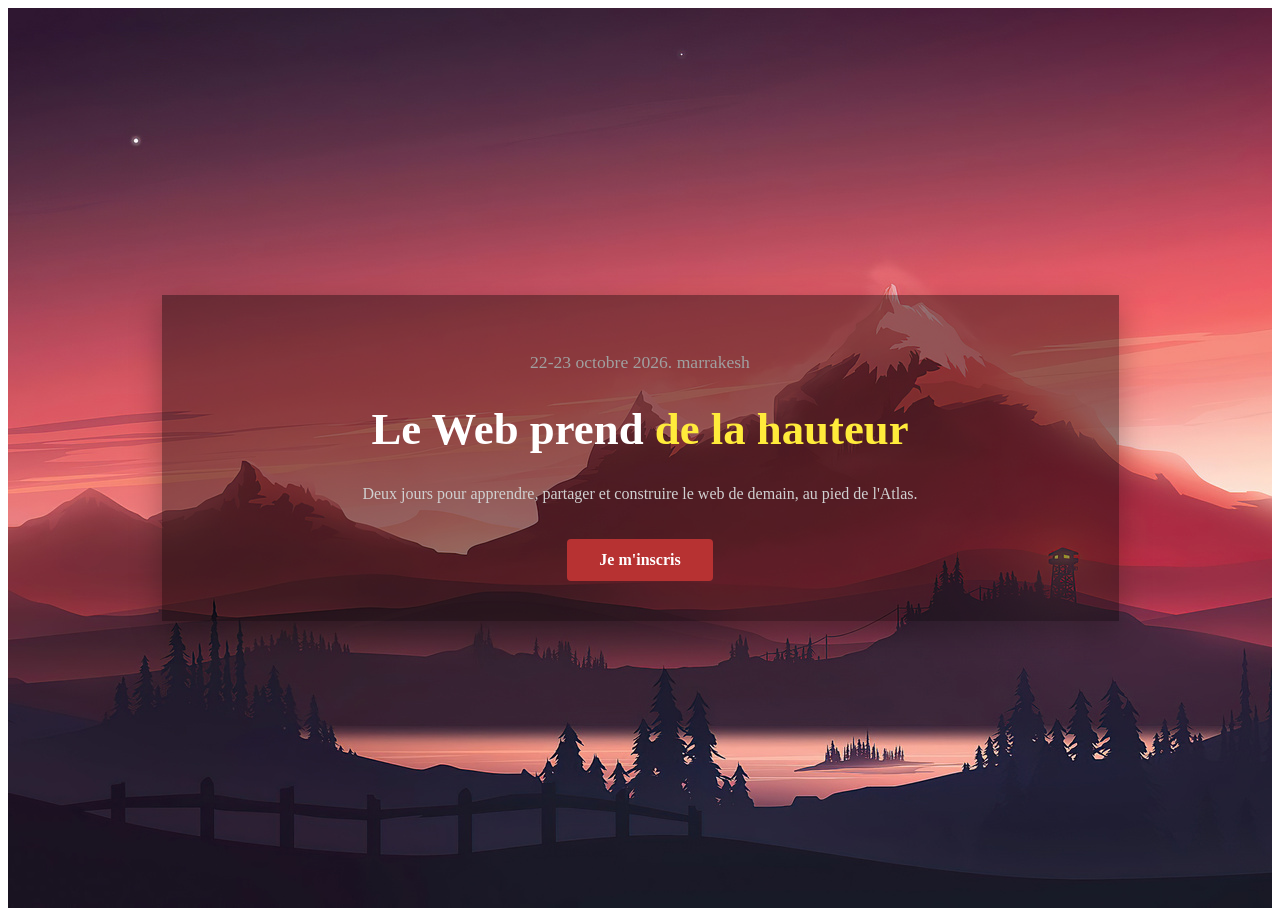
==== index.html @ 33192cdd "added background + text block" ====
<!DOCTYPE html>
<html lang="fr">
<head>
    <meta charset="UTF-8">
    <meta name="viewport" content="width=device-width, initial-scale=1.0">
    <title>Atlas Dev Days</title>
    <!-- Lien vers votre fichier CSS (vérifiez bien l'orthographe du nom de fichier) -->
    <link rel="stylesheet" href="style.css">
</head>
<body>

    <!-- On applique la classe hero sur ce conteneur principal -->
    <div class="hero">
  <div class="card">
    <p class="date">22-23 octobre 2026. marrakesh</p>
    <h1>Le Web prend <span>de la hauteur</span></h1>
    <p class="description">Deux jours pour apprendre, partager et construire le web de demain, au pied de l'Atlas.</p>
    <a href="#" class="btn">Je m'inscris</a>
</div>
        
    </div>

</body>
</html>
---- style.css ----
.hero {
  min-height: 100vh; 
background-image: url('red-mountains-morning-minimal-4k-dn-1440x900.jpg');  
  background-size: cover;
  background-position: center;
  background-repeat: no-repeat;
}

/* On centre la carte au milieu de l'écran */
.hero {
  min-height: 100vh;
  background-image: url('red-mountains-morning-minimal-4k-dn-1440x900.jpg');
  background-size: cover;
  background-position: center;
  background-repeat: no-repeat;

  /* Alignement centré */
  display: flex;
  justify-content: center;
  align-items: center;
}

/* Style du rectangle semi-transparent */
.card {
  /* Dimensions basées sur vos valeurs Figma (877px x 760px) */
  width: 80%;
  max-width: 877px;
  padding: 40px;

  /* Couleur de fond sombre semi-transparente (noir avec 50% d'opacité) */
  background-color: rgba(0, 0, 0, 0.5); 

  /* Couleur du texte par défaut */
  color: white;
  text-align: center;

  /* Ombre portée légère si nécessaire */
  box-shadow: 0 10px 30px rgba(0, 0, 0, 0.3);
}

/* Card Background: semi-transparent black overlay */
.card {
  background-color: rgba(0, 0, 0, 0.4); /* Adjust opacity if needed */
}

/* Date text at the top (light muted text) */
.card .date {
  color: #a0a0a0; /* Gray/muted tone */
  font-size: 1.1rem;
}

/* Heading: main white text */
.card h1 {
  color: #ffffff; /* Pure white */
  font-size: 2.8rem;
  font-weight: bold;
}

/* Heading highlight: "de la hauteur" in bright yellow */
.card h1 span {
  color: #ffeb3b; /* Bright yellow */
}

/* Subtitle/description text */
.card .description {
  color: #d0d0d0; /* Soft off-white */
  font-size: 1rem;
}

/* "Je m'inscris" Button */
.card .btn {
  display: inline-block;
  background-color: #b73232; /* Deep reddish-brown button fill */
  color: #ffffff; /* White text */
  padding: 12px 32px;
  text-decoration: none;
  font-weight: bold;
  border-radius: 4px;
  margin-top: 20px;
}

/* Optional hover state for the button */
.card .btn:hover {
  background-color: #962828;
}
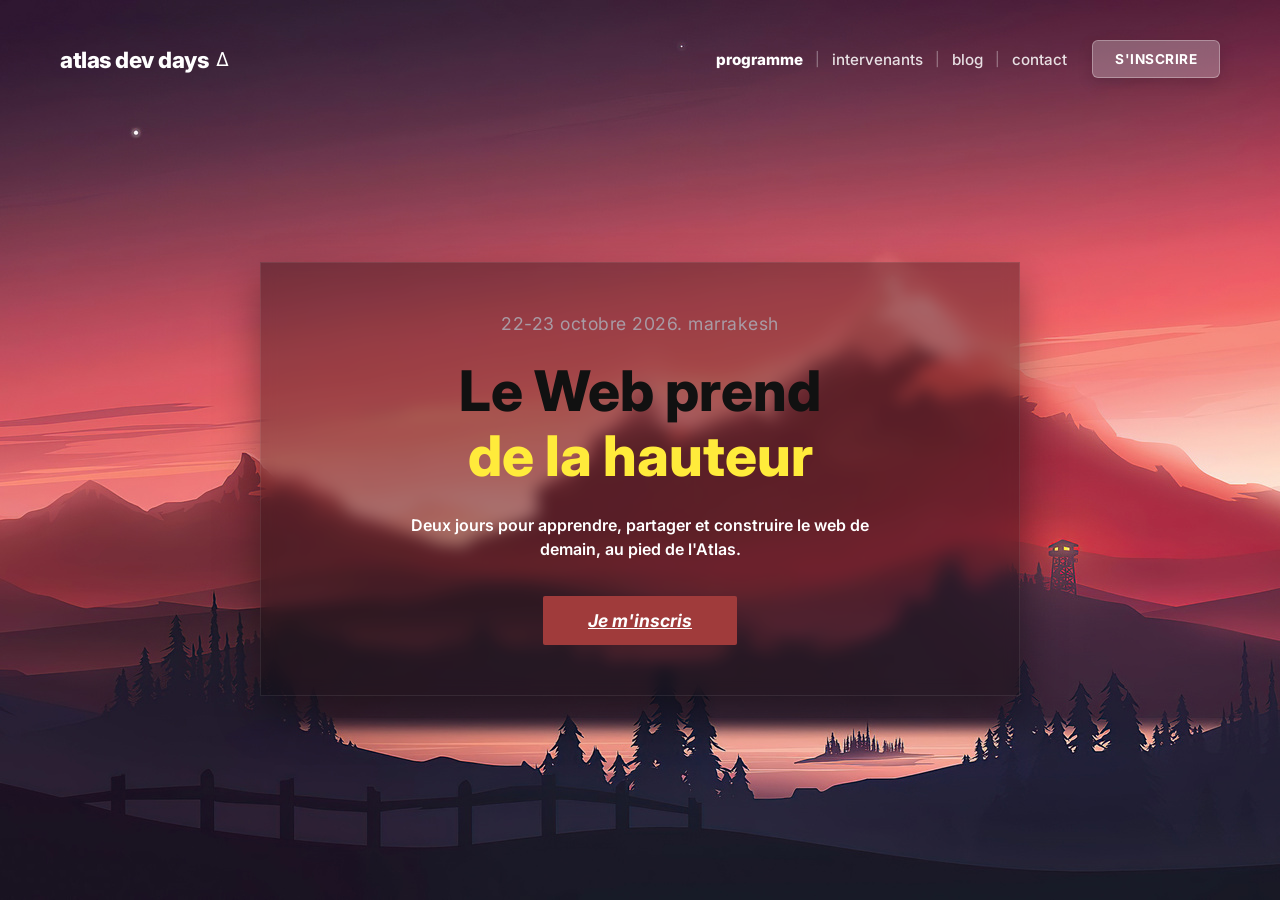
==== commit 4a2ee882: "added inscription page nom addresse numero" ====
--- a/index.html
+++ b/index.html
@@ -4,21 +4,58 @@
     <meta charset="UTF-8">
     <meta name="viewport" content="width=device-width, initial-scale=1.0">
     <title>Atlas Dev Days</title>
-    <!-- Lien vers votre fichier CSS (vérifiez bien l'orthographe du nom de fichier) -->
+    <!-- Google Fonts for crisp typography -->
+    <link rel="preconnect" href="https://fonts.googleapis.com">
+    <link rel="preconnect" href="https://fonts.gstatic.com" crossorigin>
+    <link href="https://fonts.googleapis.com/css2?family=Inter:wght@400;600;800&display=swap" rel="stylesheet">
+    <!-- Link to your CSS file -->
     <link rel="stylesheet" href="style.css">
 </head>
 <body>
 
-    <!-- On applique la classe hero sur ce conteneur principal -->
-    <div class="hero">
-  <div class="card">
-    <p class="date">22-23 octobre 2026. marrakesh</p>
-    <h1>Le Web prend <span>de la hauteur</span></h1>
-    <p class="description">Deux jours pour apprendre, partager et construire le web de demain, au pied de l'Atlas.</p>
-    <a href="#" class="btn">Je m'inscris</a>
-</div>
+    <header class="hero">
+        <!-- Top Navigation Bar -->
+        <nav class="navbar">
+    <!-- Brand logo on the left -->
+    <div class="brand">
+        <span class="brand-text">atlas dev days</span>
+        <span class="brand-icon">Δ</span>
+    </div>
+
+    <!-- Right navigation group -->
+    <div class="nav-right">
+        <ul class="nav-menu">
+            <li><a href="programme.html" class="nav-link active">programme</a></li>
+            <li class="separator">|</li>
+            <li><a href="intervenants.html" class="nav-link">intervenants</a></li>
+            <li class="separator">|</li>
+            <li><a href="blog.html" class="nav-link">blog</a></li>
+            <li class="separator">|</li>
+            <li><a href="contact.html" class="nav-link">contact</a></li>
+        </ul>
         
+        <a href="inscription.html" class="btn-subscribe">S'INSCRIRE</a>
     </div>
+</nav>
+
+        <!-- Main Hero Card Content -->
+        <main class="hero-content">
+            <div class="card">
+                <p class="date">22-23 octobre 2026. marrakesh</p>
+                
+                <h1 class="title">
+                    Le Web prend <br>
+                    <span class="highlight">de la hauteur</span>
+                </h1>
+                
+                <p class="description">
+                    Deux jours pour apprendre, partager et construire le web de demain, au pied de l'Atlas.
+                </p>
+                
+                <a href="inscription.html" class="btn">Je m'inscris</a>
+            </div>
+        </main>
+    </header>
 
 </body>
 </html>
--- a/style.css
+++ b/style.css
@@ -1,85 +1,353 @@
+/* Reset & Global Styles */
+* {
+    margin: 0;
+    padding: 0;
+    box-sizing: border-box;
+}
+
+body {
+    font-family: 'Inter', -apple-system, BlinkMacSystemFont, 'Segoe UI', Roboto, sans-serif;
+    color: #ffffff;
+    background-color: #0d0d11;
+    overflow-x: hidden;
+}
+
+/* Hero Section Container */
 .hero {
-  min-height: 100vh; 
-background-image: url('red-mountains-morning-minimal-4k-dn-1440x900.jpg');  
-  background-size: cover;
-  background-position: center;
-  background-repeat: no-repeat;
-}
-
-/* On centre la carte au milieu de l'écran */
-.hero {
-  min-height: 100vh;
-  background-image: url('red-mountains-morning-minimal-4k-dn-1440x900.jpg');
-  background-size: cover;
-  background-position: center;
-  background-repeat: no-repeat;
-
-  /* Alignement centré */
-  display: flex;
-  justify-content: center;
-  align-items: center;
-}
-
-/* Style du rectangle semi-transparent */
+    min-height: 100vh;
+    min-height: 100dvh;
+    background-image: url('red-mountains-morning-minimal-4k-dn-1440x900.jpg');
+    background-size: cover;
+    background-position: center;
+    background-repeat: no-repeat;
+    display: flex;
+    flex-direction: column;
+    justify-content: space-between;
+    align-items: center;
+    padding: 30px 40px;
+}
+
+/* Navigation Bar Container */
+.navbar {
+    width: 100%;
+    max-width: 1300px;
+    display: flex;
+    justify-content: space-between;
+    align-items: center;
+    padding: 10px 20px;
+}
+
+/* Brand Logo (Left Side) */
+.brand {
+    display: flex;
+    align-items: center;
+    gap: 8px;
+    font-size: 1.4rem;
+    font-weight: 800;
+    color: #ffffff;
+    letter-spacing: -0.5px;
+}
+
+.brand-icon {
+    font-size: 1.2rem;
+    font-weight: 400;
+}
+
+/* Right Navigation Group */
+.nav-right {
+    display: flex;
+    align-items: center;
+    gap: 25px;
+}
+
+/* Nav Menu & Separators */
+.nav-menu {
+    display: flex;
+    align-items: center;
+    list-style: none;
+    gap: 12px;
+}
+
+.nav-link {
+    color: rgba(255, 255, 255, 0.85);
+    text-decoration: none;
+    font-weight: 500;
+    font-size: 0.95rem;
+    transition: color 0.2s ease;
+}
+
+.nav-link.active {
+    font-weight: 800;
+    color: #ffffff;
+}
+
+.nav-link:hover {
+    color: #ffffff;
+}
+
+.separator {
+    color: rgba(255, 255, 255, 0.4);
+    font-size: 0.85rem;
+    user-select: none;
+}
+
+/* Glassmorphism "S'INSCRIRE" Button */
+.btn-subscribe {
+    background: rgba(255, 255, 255, 0.25);
+    backdrop-filter: blur(8px);
+    -webkit-backdrop-filter: blur(8px);
+    color: #ffffff;
+    text-decoration: none;
+    font-weight: 700;
+    font-size: 0.85rem;
+    letter-spacing: 0.5px;
+    padding: 10px 22px;
+    border-radius: 6px;
+    border: 1px solid rgba(255, 255, 255, 0.3);
+    box-shadow: 0 4px 15px rgba(0, 0, 0, 0.15);
+    transition: all 0.2s ease;
+}
+
+.btn-subscribe:hover {
+    background: rgba(255, 255, 255, 0.35);
+    transform: translateY(-1px);
+}
+/* Main Content Area */
+.hero-content {
+    flex: 1;
+    display: flex;
+    justify-content: center;
+    align-items: center;
+    width: 100%;
+    padding: 20px 0;
+}
+
+/* Centered Glass Card */
 .card {
-  /* Dimensions basées sur vos valeurs Figma (877px x 760px) */
-  width: 80%;
-  max-width: 877px;
-  padding: 40px;
-
-  /* Couleur de fond sombre semi-transparente (noir avec 50% d'opacité) */
-  background-color: rgba(0, 0, 0, 0.5); 
-
-  /* Couleur du texte par défaut */
-  color: white;
-  text-align: center;
-
-  /* Ombre portée légère si nécessaire */
-  box-shadow: 0 10px 30px rgba(0, 0, 0, 0.3);
-}
-
-/* Card Background: semi-transparent black overlay */
-.card {
-  background-color: rgba(0, 0, 0, 0.4); /* Adjust opacity if needed */
-}
-
-/* Date text at the top (light muted text) */
+    width: 100%;
+    max-width: 760px;
+    background: rgba(0, 0, 0, 0.313);
+    backdrop-filter: blur(8px);
+    -webkit-backdrop-filter: blur(8px);
+    border: 1px solid rgba(255, 255, 255, 0.08);
+    padding: 50px 40px;
+    text-align: center;
+    box-shadow: 0 20px 40px rgba(0, 0, 0, 0.4);
+}
+
+/* Card Elements */
 .card .date {
-  color: #a0a0a0; /* Gray/muted tone */
-  font-size: 1.1rem;
-}
-
-/* Heading: main white text */
-.card h1 {
-  color: #ffffff; /* Pure white */
-  font-size: 2.8rem;
-  font-weight: bold;
-}
-
-/* Heading highlight: "de la hauteur" in bright yellow */
-.card h1 span {
-  color: #ffeb3b; /* Bright yellow */
-}
-
-/* Subtitle/description text */
+    color: #a89ba5;
+    font-size: 1.1rem;
+    letter-spacing: 0.5px;
+    margin-bottom: 25px;
+}
+
+.card .title {
+    font-size: 3.5rem;
+    font-weight: 800;
+    line-height: 1.15;
+    color: #111111;
+    margin-bottom: 25px;
+}
+
+.card .title .highlight {
+    color: #ffeb3b;
+}
+
 .card .description {
-  color: #d0d0d0; /* Soft off-white */
-  font-size: 1rem;
-}
-
-/* "Je m'inscris" Button */
+    color: #ffffff;
+    font-size: 1rem;
+    font-weight: 600;
+    line-height: 1.5;
+    max-width: 500px;
+    margin: 0 auto 35px auto;
+}
+
+/* CTA Button */
 .card .btn {
-  display: inline-block;
-  background-color: #b73232; /* Deep reddish-brown button fill */
-  color: #ffffff; /* White text */
-  padding: 12px 32px;
-  text-decoration: none;
-  font-weight: bold;
-  border-radius: 4px;
-  margin-top: 20px;
-}
-
-/* Optional hover state for the button */
+    display: inline-block;
+    background-color: #a03b3b;
+    color: #ffffff;
+    font-weight: 700;
+    font-style: italic;
+    font-size: 1.1rem;
+    text-decoration: underline;
+    padding: 14px 45px;
+    border-radius: 2px;
+    transition: background-color 0.2s ease, transform 0.1s ease;
+}
+
 .card .btn:hover {
-  background-color: #962828;
-}+    background-color: #842e2e;
+    transform: translateY(-1px);
+}
+
+
+/* ===================================================
+   INSCRIPTION FORM STYLES
+   =================================================== */
+
+/* Form Title */
+.form-title {
+    font-size: 2.2rem;
+    font-weight: 800;
+    color: #ffffff;
+    margin-bottom: 25px;
+}
+
+/* Form Container Layout */
+.registration-form {
+    display: flex;
+    flex-direction: column;
+    gap: 20px;
+    text-align: left;
+}
+
+/* Input Group Styles */
+.form-group {
+    display: flex;
+    flex-direction: column;
+    gap: 8px;
+}
+
+.form-group label {
+    font-size: 0.9rem;
+    font-weight: 600;
+    color: #ffffff;
+    letter-spacing: 0.3px;
+}
+
+.form-group input[type="text"],
+.form-group input[type="email"] {
+    width: 100%;
+    padding: 12px 16px;
+    border-radius: 6px;
+    border: 1px solid rgba(255, 255, 255, 0.2);
+    background: rgba(255, 255, 255, 0.95);
+    color: #111111;
+    font-size: 0.95rem;
+    font-family: inherit;
+    outline: none;
+    transition: all 0.2s ease;
+}
+
+.form-group input[type="text"]:focus,
+.form-group input[type="email"]:focus {
+    border-color: #ffeb3b;
+    box-shadow: 0 0 0 3px rgba(255, 235, 59, 0.3);
+    background: #ffffff;
+}
+
+/* Day Choice Selector (Cards) */
+.day-selector {
+    display: grid;
+    grid-template-columns: repeat(3, 1fr);
+    gap: 10px;
+}
+
+.radio-card {
+    cursor: pointer;
+    position: relative;
+}
+
+.radio-card input[type="radio"] {
+    position: absolute;
+    opacity: 0;
+    width: 0;
+    height: 0;
+}
+
+.radio-content {
+    display: flex;
+    flex-direction: column;
+    align-items: center;
+    justify-content: center;
+    padding: 12px 8px;
+    background: rgba(255, 255, 255, 0.1);
+    border: 1px solid rgba(255, 255, 255, 0.2);
+    border-radius: 6px;
+    color: #ffffff;
+    transition: all 0.2s ease;
+}
+
+.radio-content strong {
+    font-size: 0.95rem;
+}
+
+.radio-content small {
+    font-size: 0.75rem;
+    color: rgba(255, 255, 255, 0.7);
+    margin-top: 2px;
+}
+
+/* Selected Radio Highlight */
+.radio-card input[type="radio"]:checked + .radio-content {
+    background: rgba(255, 235, 59, 0.2);
+    border-color: #ffeb3b;
+    color: #ffeb3b;
+}
+
+.radio-card input[type="radio"]:checked + .radio-content small {
+    color: #ffffff;
+}
+
+.radio-card:hover .radio-content {
+    border-color: rgba(255, 255, 255, 0.5);
+}
+
+/* Submit Button Override */
+.submit-btn {
+    width: 100%;
+    margin-top: 10px;
+    padding: 14px;
+    border: none;
+    cursor: pointer;
+    font-family: inherit;
+}
+
+.form-group input[type="text"],
+.form-group input[type="email"],
+.form-group input[type="tel"] {
+    width: 100%;
+    padding: 12px 16px;
+    border-radius: 6px;
+    border: 1px solid rgba(255, 255, 255, 0.2);
+    background: rgba(255, 255, 255, 0.95);
+    color: #111111;
+    font-size: 0.95rem;
+    font-family: inherit;
+    outline: none;
+    transition: all 0.2s ease;
+}
+
+.form-group input[type="text"]:focus,
+.form-group input[type="email"]:focus,
+.form-group input[type="tel"]:focus {
+    border-color: #ffeb3b;
+    box-shadow: 0 0 0 3px rgba(255, 235, 59, 0.3);
+    background: #ffffff;
+}
+
+.form-group input[type="text"],
+.form-group input[type="email"],
+.form-group input[type="tel"] {
+    width: 100%;
+    padding: 12px 16px;
+    border-radius: 6px;
+    border: 1px solid rgba(255, 255, 255, 0.2);
+    background: rgba(255, 255, 255, 0.95);
+    color: #111111;
+    font-size: 0.95rem;
+    font-family: inherit;
+    outline: none;
+    transition: all 0.2s ease;
+}
+
+.form-group input[type="text"]:focus,
+.form-group input[type="email"]:focus,
+.form-group input[type="tel"]:focus {
+    border-color: #ffeb3b;
+    box-shadow: 0 0 0 3px rgba(255, 235, 59, 0.3);
+    background: #ffffff;
+}
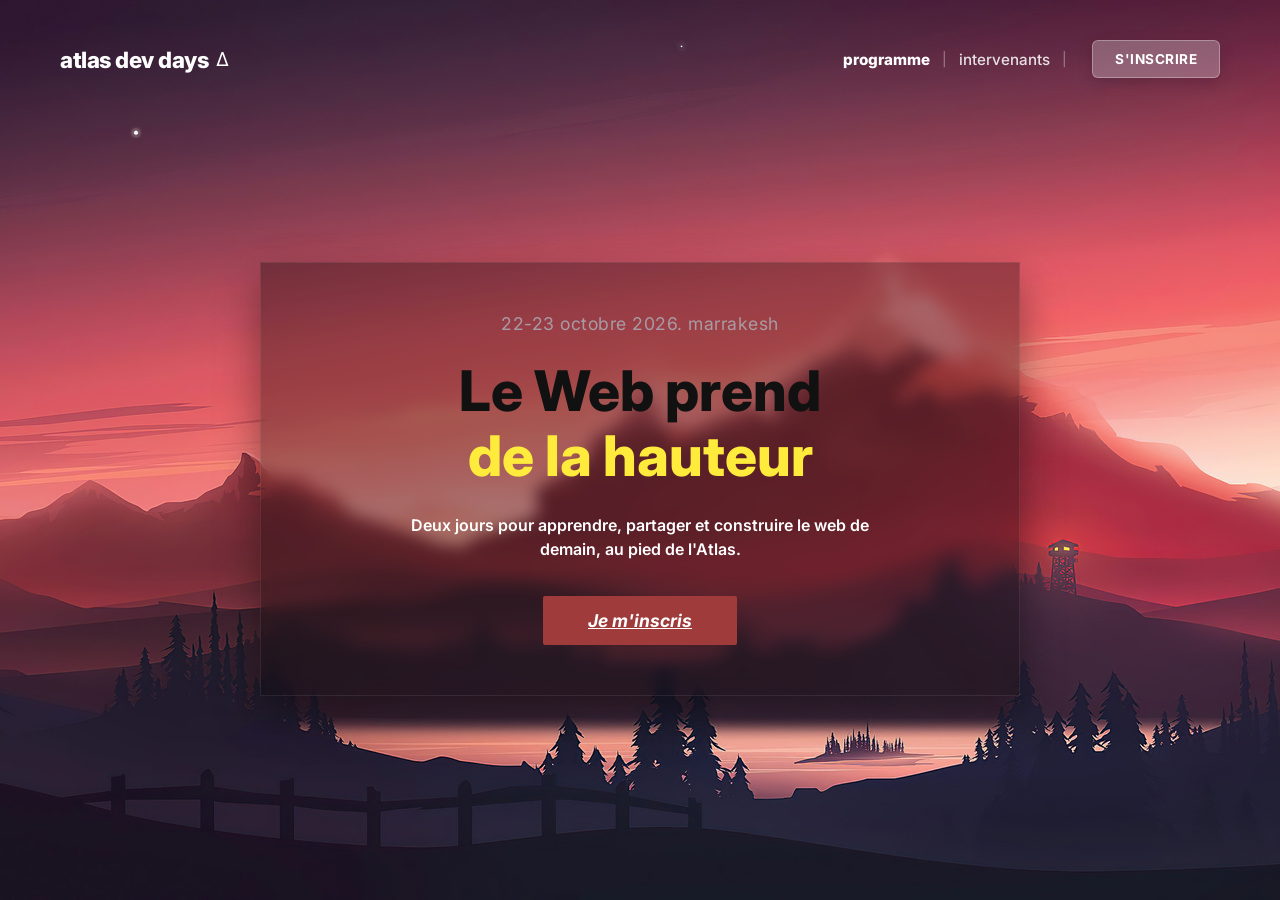
==== commit 9d6113db: "moved images to new image files" ====
--- a/index.html
+++ b/index.html
@@ -4,6 +4,7 @@
     <meta charset="UTF-8">
     <meta name="viewport" content="width=device-width, initial-scale=1.0">
     <title>Atlas Dev Days</title>
+    <link rel="icon" type="image/png" href="mountainoo.png">
     <!-- Google Fonts for crisp typography -->
     <link rel="preconnect" href="https://fonts.googleapis.com">
     <link rel="preconnect" href="https://fonts.gstatic.com" crossorigin>
@@ -29,9 +30,6 @@
             <li class="separator">|</li>
             <li><a href="intervenants.html" class="nav-link">intervenants</a></li>
             <li class="separator">|</li>
-            <li><a href="blog.html" class="nav-link">blog</a></li>
-            <li class="separator">|</li>
-            <li><a href="contact.html" class="nav-link">contact</a></li>
         </ul>
         
         <a href="inscription.html" class="btn-subscribe">S'INSCRIRE</a>
--- a/style.css
+++ b/style.css
@@ -16,7 +16,7 @@
 .hero {
     min-height: 100vh;
     min-height: 100dvh;
-    background-image: url('red-mountains-morning-minimal-4k-dn-1440x900.jpg');
+    background-image: url('images/red-mountains-morning-minimal-4k-dn-1440x900.jpg');
     background-size: cover;
     background-position: center;
     background-repeat: no-repeat;
@@ -351,3 +351,333 @@
     box-shadow: 0 0 0 3px rgba(255, 235, 59, 0.3);
     background: #ffffff;
 }
+
+/* ===================================================
+   PROGRAMME PAGE STYLES
+   =================================================== */
+
+.program-card {
+    max-width: 820px;
+    max-height: 80vh;
+    overflow-y: auto;
+    text-align: left;
+    padding: 40px;
+}
+
+/* Custom scrollbar inside glass card */
+.program-card::-webkit-scrollbar {
+    width: 6px;
+}
+.program-card::-webkit-scrollbar-thumb {
+    background: rgba(255, 255, 255, 0.2);
+    border-radius: 4px;
+}
+
+.program-title {
+    font-size: 2.2rem;
+    font-weight: 800;
+    color: #ffffff;
+    margin-bottom: 30px;
+}
+
+/* Day Section */
+.day-section {
+    margin-bottom: 35px;
+}
+
+.day-header {
+    display: flex;
+    justify-content: space-between;
+    align-items: center;
+    border-bottom: 1px solid rgba(255, 255, 255, 0.2);
+    padding-bottom: 8px;
+    margin-bottom: 15px;
+}
+
+.day-header h2 {
+    color: #ffeb3b;
+    font-size: 1.1rem;
+    font-weight: 700;
+}
+
+.track-tag {
+    color: rgba(255, 255, 255, 0.6);
+    font-size: 0.85rem;
+    font-weight: 600;
+}
+
+/* Schedule List */
+.schedule-list {
+    list-style: none;
+    display: flex;
+    flex-direction: column;
+    gap: 16px;
+}
+
+.schedule-item {
+    display: flex;
+    align-items: flex-start;
+    gap: 20px;
+    padding: 10px 0;
+    border-bottom: 1px solid rgba(255, 255, 255, 0.08);
+}
+
+.schedule-item .time {
+    font-size: 1.1rem;
+    font-weight: 800;
+    color: #ffffff;
+    min-width: 60px;
+}
+
+.talk-details {
+    display: flex;
+    flex-direction: column;
+    gap: 4px;
+}
+
+.talk-details .tag {
+    display: inline-block;
+    align-self: flex-start;
+    font-size: 0.7rem;
+    font-weight: 700;
+    text-transform: uppercase;
+    color: #2b1725;
+    background: #ffeb3b;
+    padding: 2px 8px;
+    border-radius: 4px;
+    letter-spacing: 0.5px;
+}
+
+.talk-details h3 {
+    font-size: 1rem;
+    font-weight: 700;
+    color: #ffffff;
+}
+
+.talk-details .speaker {
+    font-size: 0.85rem;
+    color: rgba(255, 255, 255, 0.6);
+}
+
+/* ===================================================
+   INTERVENANTS (SPEAKERS) PAGE STYLES
+   =================================================== */
+
+.speakers-card {
+    max-width: 1000px;
+    width: 100%;
+    padding: 40px;
+    text-align: center;
+}
+
+.speakers-title {
+    font-size: 2.2rem;
+    font-weight: 800;
+    color: #ffffff;
+    margin-bottom: 35px;
+}
+
+/* 4-Column Grid (Adapts automatically on mobile) */
+.speakers-grid {
+    display: grid;
+    grid-template-columns: repeat(auto-fit, minmax(200px, 1fr));
+    gap: 24px;
+}
+
+/* Speaker Individual Glass Card */
+.speaker-card {
+    background: rgba(255, 255, 255, 0.06);
+    border: 1px solid rgba(255, 255, 255, 0.12);
+    border-radius: 12px;
+    padding: 16px;
+    display: flex;
+    flex-direction: column;
+    align-items: center;
+    transition: transform 0.3s ease, border-color 0.3s ease, box-shadow 0.3s ease;
+}
+
+.speaker-card:hover {
+    transform: translateY(-6px);
+    border-color: rgba(255, 235, 59, 0.5);
+    box-shadow: 0 12px 25px rgba(0, 0, 0, 0.3);
+}
+
+/* Speaker Photo Framing */
+.speaker-photo-wrapper {
+    position: relative;
+    width: 100%;
+    aspect-ratio: 4 / 5;
+    border-radius: 8px;
+    overflow: hidden;
+    margin-bottom: 16px;
+}
+
+.speaker-photo {
+    width: 100%;
+    height: 100%;
+    object-fit: cover;
+    display: block;
+}
+
+/* Number badge overlay */
+.speaker-number {
+    position: absolute;
+    top: 8px;
+    left: 8px;
+    background: rgba(0, 0, 0, 0.6);
+    backdrop-filter: blur(4px);
+    color: #ffeb3b;
+    font-weight: 800;
+    font-size: 0.8rem;
+    width: 24px;
+    height: 24px;
+    border-radius: 50%;
+    display: flex;
+    align-items: center;
+    justify-content: center;
+}
+
+/* Speaker Details */
+.speaker-info {
+    display: flex;
+    flex-direction: column;
+    gap: 6px;
+    text-align: center;
+}
+
+.speaker-topic {
+    font-size: 0.75rem;
+    font-weight: 600;
+    color: #ffeb3b;
+    letter-spacing: 0.3px;
+    text-transform: lowercase;
+}
+
+.speaker-name {
+    font-size: 1.1rem;
+    font-weight: 800;
+    color: #ffffff;
+    font-style: italic;
+    line-height: 1.2;
+}
+
+
+/* ===================================================
+   BLOG PAGE (RIAD GLAZE EDITION) STYLES
+   =================================================== */
+
+.blog-card {
+    max-width: 780px;
+    max-height: 82vh;
+    overflow-y: auto;
+    text-align: left;
+    padding: 40px;
+}
+
+.blog-card::-webkit-scrollbar {
+    width: 6px;
+}
+.blog-card::-webkit-scrollbar-thumb {
+    background: rgba(255, 235, 59, 0.4);
+    border-radius: 4px;
+}
+
+.goat-badge {
+    display: inline-block;
+    background: #ffeb3b;
+    color: #111;
+    font-size: 0.8rem;
+    font-weight: 800;
+    text-transform: uppercase;
+    padding: 4px 12px;
+    border-radius: 20px;
+    margin-top: 10px;
+    margin-bottom: 12px;
+    letter-spacing: 0.5px;
+}
+
+.blog-title {
+    font-size: 2.1rem;
+    font-weight: 800;
+    color: #ffffff;
+    line-height: 1.25;
+    margin-bottom: 10px;
+}
+
+.blog-meta {
+    font-size: 0.85rem;
+    color: rgba(255, 255, 255, 0.6);
+    margin-bottom: 25px;
+    border-bottom: 1px solid rgba(255, 255, 255, 0.15);
+    padding-bottom: 12px;
+}
+
+/* Image Spotlight */
+.blog-image-box {
+    margin: 25px 0;
+    text-align: center;
+}
+
+.blog-goat-img {
+    width: 100%;
+    max-height: 380px;
+    object-fit: cover;
+    border-radius: 12px;
+    border: 2px solid #ffeb3b;
+    box-shadow: 0 10px 30px rgba(255, 235, 59, 0.2);
+}
+
+.img-caption {
+    display: block;
+    font-size: 0.8rem;
+    color: rgba(255, 255, 255, 0.7);
+    font-style: italic;
+    margin-top: 8px;
+}
+
+/* Article Typography */
+.blog-body p {
+    color: rgba(255, 255, 255, 0.9);
+    font-size: 1rem;
+    line-height: 1.6;
+    margin-bottom: 18px;
+}
+
+.blog-body p.lead {
+    font-size: 1.15rem;
+    font-weight: 600;
+    color: #ffffff;
+}
+
+.blog-body h2 {
+    font-size: 1.25rem;
+    font-weight: 700;
+    color: #ffeb3b;
+    margin: 25px 0 10px 0;
+}
+
+/* Quote Highlight */
+.goat-quote {
+    background: rgba(255, 235, 59, 0.1);
+    border-left: 4px solid #ffeb3b;
+    padding: 16px 20px;
+    margin: 25px 0;
+    border-radius: 0 8px 8px 0;
+    font-style: italic;
+    font-size: 1.05rem;
+    color: #ffffff;
+}
+
+/* Footer CTA */
+.blog-footer-cta {
+    margin-top: 35px;
+    padding-top: 20px;
+    border-top: 1px solid rgba(255, 255, 255, 0.15);
+    text-align: center;
+}
+
+.blog-footer-cta p {
+    font-weight: 700;
+    color: #ffffff;
+    margin-bottom: 12px;
+}
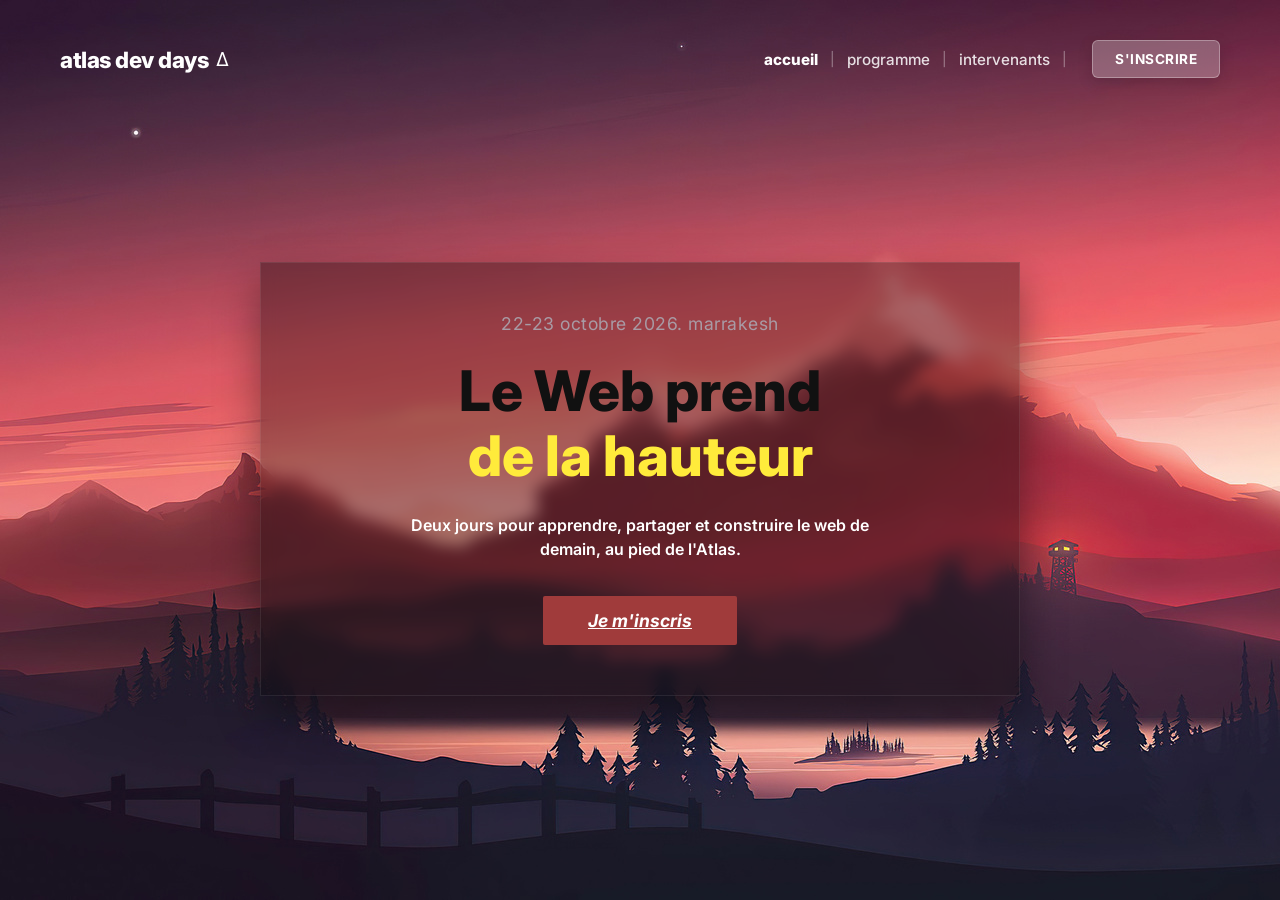
==== commit 1e1ca196: "improved navbar" ====
--- a/index.html
+++ b/index.html
@@ -26,7 +26,9 @@
     <!-- Right navigation group -->
     <div class="nav-right">
         <ul class="nav-menu">
-            <li><a href="programme.html" class="nav-link active">programme</a></li>
+            <li><a href="index.html" class="nav-link active">accueil</a></li>
+            <li class="separator">|</li>
+            <li><a href="programme.html" class="nav-link">programme</a></li>
             <li class="separator">|</li>
             <li><a href="intervenants.html" class="nav-link">intervenants</a></li>
             <li class="separator">|</li>
--- a/style.css
+++ b/style.css
@@ -112,6 +112,7 @@
     background: rgba(255, 255, 255, 0.35);
     transform: translateY(-1px);
 }
+
 /* Main Content Area */
 .hero-content {
     flex: 1;
@@ -219,7 +220,8 @@
 }
 
 .form-group input[type="text"],
-.form-group input[type="email"] {
+.form-group input[type="email"],
+.form-group input[type="tel"] {
     width: 100%;
     padding: 12px 16px;
     border-radius: 6px;
@@ -233,7 +235,8 @@
 }
 
 .form-group input[type="text"]:focus,
-.form-group input[type="email"]:focus {
+.form-group input[type="email"]:focus,
+.form-group input[type="tel"]:focus {
     border-color: #ffeb3b;
     box-shadow: 0 0 0 3px rgba(255, 235, 59, 0.3);
     background: #ffffff;
@@ -306,51 +309,6 @@
     font-family: inherit;
 }
 
-.form-group input[type="text"],
-.form-group input[type="email"],
-.form-group input[type="tel"] {
-    width: 100%;
-    padding: 12px 16px;
-    border-radius: 6px;
-    border: 1px solid rgba(255, 255, 255, 0.2);
-    background: rgba(255, 255, 255, 0.95);
-    color: #111111;
-    font-size: 0.95rem;
-    font-family: inherit;
-    outline: none;
-    transition: all 0.2s ease;
-}
-
-.form-group input[type="text"]:focus,
-.form-group input[type="email"]:focus,
-.form-group input[type="tel"]:focus {
-    border-color: #ffeb3b;
-    box-shadow: 0 0 0 3px rgba(255, 235, 59, 0.3);
-    background: #ffffff;
-}
-
-.form-group input[type="text"],
-.form-group input[type="email"],
-.form-group input[type="tel"] {
-    width: 100%;
-    padding: 12px 16px;
-    border-radius: 6px;
-    border: 1px solid rgba(255, 255, 255, 0.2);
-    background: rgba(255, 255, 255, 0.95);
-    color: #111111;
-    font-size: 0.95rem;
-    font-family: inherit;
-    outline: none;
-    transition: all 0.2s ease;
-}
-
-.form-group input[type="text"]:focus,
-.form-group input[type="email"]:focus,
-.form-group input[type="tel"]:focus {
-    border-color: #ffeb3b;
-    box-shadow: 0 0 0 3px rgba(255, 235, 59, 0.3);
-    background: #ffffff;
-}
 
 /* ===================================================
    PROGRAMME PAGE STYLES
@@ -459,6 +417,7 @@
     color: rgba(255, 255, 255, 0.6);
 }
 
+
 /* ===================================================
    INTERVENANTS (SPEAKERS) PAGE STYLES
    =================================================== */
@@ -559,125 +518,4 @@
     color: #ffffff;
     font-style: italic;
     line-height: 1.2;
-}
-
-
-/* ===================================================
-   BLOG PAGE (RIAD GLAZE EDITION) STYLES
-   =================================================== */
-
-.blog-card {
-    max-width: 780px;
-    max-height: 82vh;
-    overflow-y: auto;
-    text-align: left;
-    padding: 40px;
-}
-
-.blog-card::-webkit-scrollbar {
-    width: 6px;
-}
-.blog-card::-webkit-scrollbar-thumb {
-    background: rgba(255, 235, 59, 0.4);
-    border-radius: 4px;
-}
-
-.goat-badge {
-    display: inline-block;
-    background: #ffeb3b;
-    color: #111;
-    font-size: 0.8rem;
-    font-weight: 800;
-    text-transform: uppercase;
-    padding: 4px 12px;
-    border-radius: 20px;
-    margin-top: 10px;
-    margin-bottom: 12px;
-    letter-spacing: 0.5px;
-}
-
-.blog-title {
-    font-size: 2.1rem;
-    font-weight: 800;
-    color: #ffffff;
-    line-height: 1.25;
-    margin-bottom: 10px;
-}
-
-.blog-meta {
-    font-size: 0.85rem;
-    color: rgba(255, 255, 255, 0.6);
-    margin-bottom: 25px;
-    border-bottom: 1px solid rgba(255, 255, 255, 0.15);
-    padding-bottom: 12px;
-}
-
-/* Image Spotlight */
-.blog-image-box {
-    margin: 25px 0;
-    text-align: center;
-}
-
-.blog-goat-img {
-    width: 100%;
-    max-height: 380px;
-    object-fit: cover;
-    border-radius: 12px;
-    border: 2px solid #ffeb3b;
-    box-shadow: 0 10px 30px rgba(255, 235, 59, 0.2);
-}
-
-.img-caption {
-    display: block;
-    font-size: 0.8rem;
-    color: rgba(255, 255, 255, 0.7);
-    font-style: italic;
-    margin-top: 8px;
-}
-
-/* Article Typography */
-.blog-body p {
-    color: rgba(255, 255, 255, 0.9);
-    font-size: 1rem;
-    line-height: 1.6;
-    margin-bottom: 18px;
-}
-
-.blog-body p.lead {
-    font-size: 1.15rem;
-    font-weight: 600;
-    color: #ffffff;
-}
-
-.blog-body h2 {
-    font-size: 1.25rem;
-    font-weight: 700;
-    color: #ffeb3b;
-    margin: 25px 0 10px 0;
-}
-
-/* Quote Highlight */
-.goat-quote {
-    background: rgba(255, 235, 59, 0.1);
-    border-left: 4px solid #ffeb3b;
-    padding: 16px 20px;
-    margin: 25px 0;
-    border-radius: 0 8px 8px 0;
-    font-style: italic;
-    font-size: 1.05rem;
-    color: #ffffff;
-}
-
-/* Footer CTA */
-.blog-footer-cta {
-    margin-top: 35px;
-    padding-top: 20px;
-    border-top: 1px solid rgba(255, 255, 255, 0.15);
-    text-align: center;
-}
-
-.blog-footer-cta p {
-    font-weight: 700;
-    color: #ffffff;
-    margin-bottom: 12px;
 }
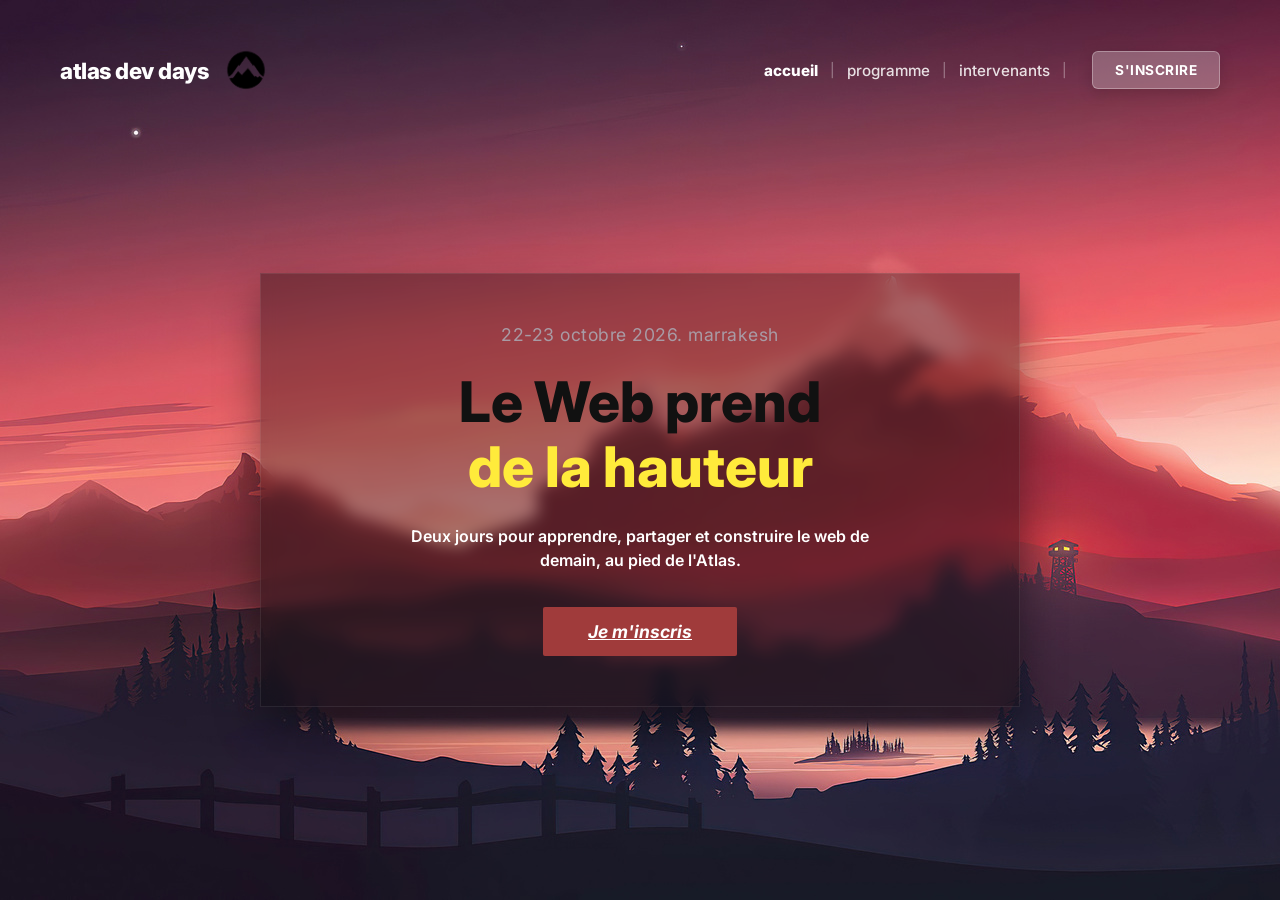
==== commit 89c9395b: "fixed page images & anims" ====
--- a/index.html
+++ b/index.html
@@ -4,7 +4,7 @@
     <meta charset="UTF-8">
     <meta name="viewport" content="width=device-width, initial-scale=1.0">
     <title>Atlas Dev Days</title>
-    <link rel="icon" type="image/png" href="mountainoo.png">
+    <link rel="icon" type="image/png" href="images/mountainoo.png">
     <!-- Google Fonts for crisp typography -->
     <link rel="preconnect" href="https://fonts.googleapis.com">
     <link rel="preconnect" href="https://fonts.gstatic.com" crossorigin>
@@ -20,7 +20,7 @@
     <!-- Brand logo on the left -->
     <div class="brand">
         <span class="brand-text">atlas dev days</span>
-        <span class="brand-icon">Δ</span>
+        <img src="images/jbell.png" alt="Logo Atlas Dev Days" class="brand-icon-img">
     </div>
 
     <!-- Right navigation group -->
--- a/style.css
+++ b/style.css
@@ -10,6 +10,18 @@
     color: #ffffff;
     background-color: #0d0d11;
     overflow-x: hidden;
+    animation: glassFocus 0.2s ease-out forwards;
+}
+
+@keyframes glassFocus {
+    0% {
+        opacity: 0;
+        filter: blur(5px) brightness(0.3);
+    }
+    100% {
+        opacity: 1;
+        filter: blur(2) brightness(1);
+    }
 }
 
 /* Hero Section Container */
@@ -48,9 +60,9 @@
     letter-spacing: -0.5px;
 }
 
-.brand-icon {
-    font-size: 1.2rem;
-    font-weight: 400;
+.brand-icon-img {
+    width: 60px;
+    height: 60px;
 }
 
 /* Right Navigation Group */
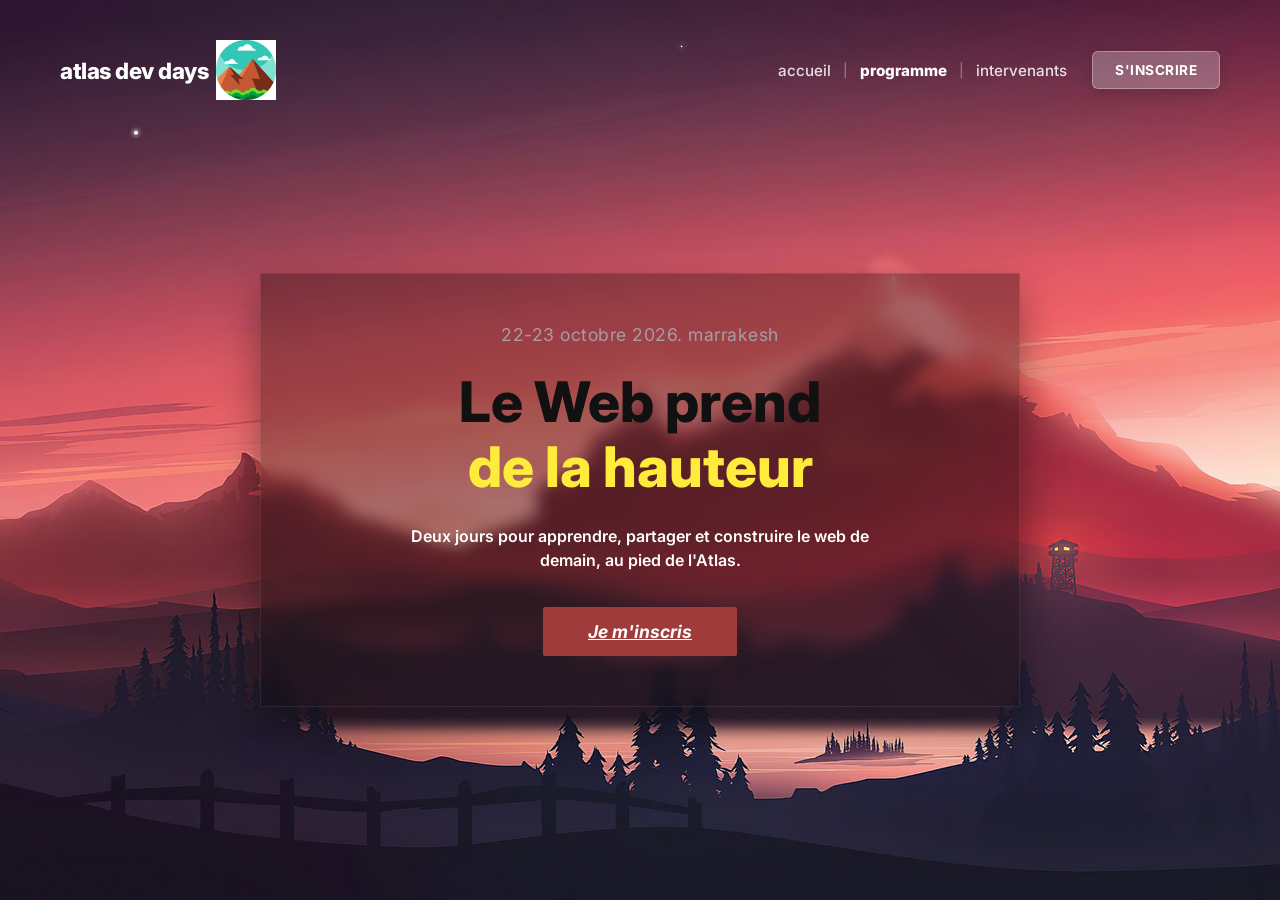
==== commit c9394f95: "better navbar fixed while scrolling" ====
--- a/index.html
+++ b/index.html
@@ -16,24 +16,22 @@
 
     <header class="hero">
         <!-- Top Navigation Bar -->
-        <nav class="navbar">
-    <!-- Brand logo on the left -->
+      <nav class="navbar">
+    <!-- Left side: Brand Logo -->
     <div class="brand">
         <span class="brand-text">atlas dev days</span>
-        <img src="images/jbell.png" alt="Logo Atlas Dev Days" class="brand-icon-img">
+        <img src="images/mountainoo.png" alt="Logo" class="brand-icon-img">
     </div>
 
-    <!-- Right navigation group -->
+    <!-- Right side: Group navigation links AND button together -->
     <div class="nav-right">
         <ul class="nav-menu">
-            <li><a href="index.html" class="nav-link active">accueil</a></li>
+            <li><a href="index.html" class="nav-link">accueil</a></li>
             <li class="separator">|</li>
-            <li><a href="programme.html" class="nav-link">programme</a></li>
+            <li><a href="programme.html" class="nav-link active">programme</a></li>
             <li class="separator">|</li>
             <li><a href="intervenants.html" class="nav-link">intervenants</a></li>
-            <li class="separator">|</li>
         </ul>
-        
         <a href="inscription.html" class="btn-subscribe">S'INSCRIRE</a>
     </div>
 </nav>
--- a/style.css
+++ b/style.css
@@ -1,3 +1,6 @@
+html {
+    overflow-y: scroll; /* Always reserve scrollbar space so pages don't jump */
+}
 /* Reset & Global Styles */
 * {
     margin: 0;
@@ -40,13 +43,21 @@
 }
 
 /* Navigation Bar Container */
+/* Pushes the logo to the left and .nav-right to the top right */
 .navbar {
     width: 100%;
     max-width: 1300px;
     display: flex;
-    justify-content: space-between;
+    justify-content: space-between; /* Spreads brand to left, nav-right to right */
     align-items: center;
     padding: 10px 20px;
+}
+
+/* Groups menu links and S'INSCRIRE button side-by-side */
+.nav-right {
+    display: flex;
+    align-items: center;
+    gap: 25px;
 }
 
 /* Brand Logo (Left Side) */
@@ -65,12 +76,6 @@
     height: 60px;
 }
 
-/* Right Navigation Group */
-.nav-right {
-    display: flex;
-    align-items: center;
-    gap: 25px;
-}
 
 /* Nav Menu & Separators */
 .nav-menu {
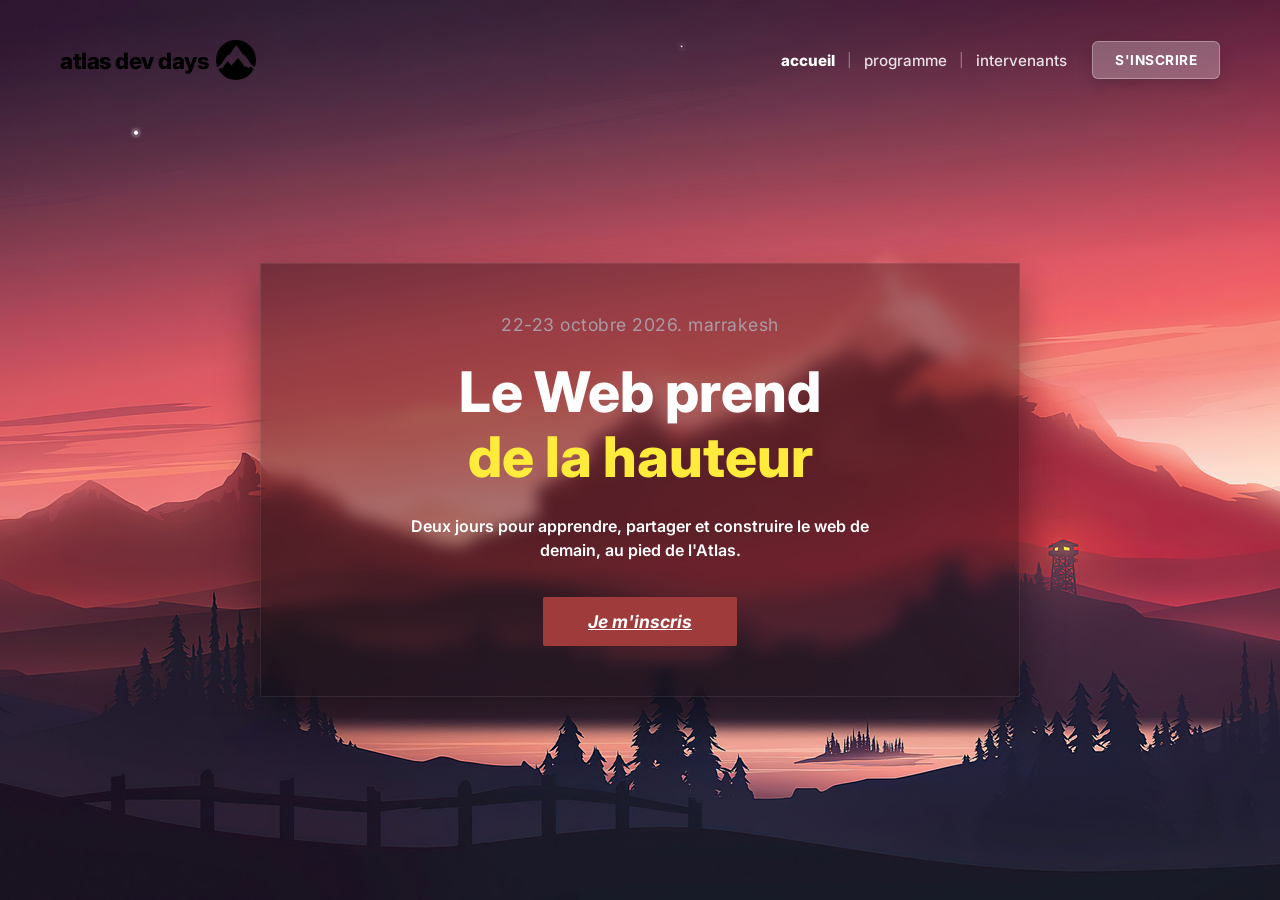
==== commit 9c04fe99: "fixed logo & ative class" ====
--- a/index.html
+++ b/index.html
@@ -4,7 +4,7 @@
     <meta charset="UTF-8">
     <meta name="viewport" content="width=device-width, initial-scale=1.0">
     <title>Atlas Dev Days</title>
-    <link rel="icon" type="image/png" href="images/mountainoo.png">
+    <link rel="icon" type="image/png" href="images/jbell.png">
     <!-- Google Fonts for crisp typography -->
     <link rel="preconnect" href="https://fonts.googleapis.com">
     <link rel="preconnect" href="https://fonts.gstatic.com" crossorigin>
@@ -20,15 +20,15 @@
     <!-- Left side: Brand Logo -->
     <div class="brand">
         <span class="brand-text">atlas dev days</span>
-        <img src="images/mountainoo.png" alt="Logo" class="brand-icon-img">
+        <img src="images/jbell.png" alt="Logo" class="brand-icon-img">
     </div>
 
     <!-- Right side: Group navigation links AND button together -->
     <div class="nav-right">
         <ul class="nav-menu">
-            <li><a href="index.html" class="nav-link">accueil</a></li>
+            <li><a href="index.html" class="nav-link active">accueil</a></li>
             <li class="separator">|</li>
-            <li><a href="programme.html" class="nav-link active">programme</a></li>
+            <li><a href="programme.html" class="nav-link">programme</a></li>
             <li class="separator">|</li>
             <li><a href="intervenants.html" class="nav-link">intervenants</a></li>
         </ul>
--- a/style.css
+++ b/style.css
@@ -23,7 +23,7 @@
     }
     100% {
         opacity: 1;
-        filter: blur(2) brightness(1);
+        filter: blur(0px) brightness(1);
     }
 }
 
@@ -67,13 +67,13 @@
     gap: 8px;
     font-size: 1.4rem;
     font-weight: 800;
-    color: #ffffff;
+    color: #000000;
     letter-spacing: -0.5px;
 }
 
 .brand-icon-img {
-    width: 60px;
-    height: 60px;
+    width: 40px;
+    height: 40px;
 }
 
 
@@ -165,7 +165,7 @@
     font-size: 3.5rem;
     font-weight: 800;
     line-height: 1.15;
-    color: #111111;
+    color: #fffefe;
     margin-bottom: 25px;
 }
 
@@ -535,4 +535,29 @@
     color: #ffffff;
     font-style: italic;
     line-height: 1.2;
+}
+
+/* ===================================================
+   CUSTOM TRANSPARENT SCROLLBAR
+   =================================================== */
+
+/* 1. Set the overall width of the scrollbar */
+::-webkit-scrollbar {
+    width: 8px;
+}
+
+/* 2. Make the background track completely invisible/transparent */
+::-webkit-scrollbar-track {
+    background: transparent;
+}
+
+/* 3. Style the movable thumb with a semi-transparent glass look */
+::-webkit-scrollbar-thumb {
+    background: rgba(255, 255, 255, 0.25);
+    border-radius: 10px;
+}
+
+/* 4. Make the thumb glow slightly when hovered */
+::-webkit-scrollbar-thumb:hover {
+    background: rgba(255, 255, 255, 0.45);
 }
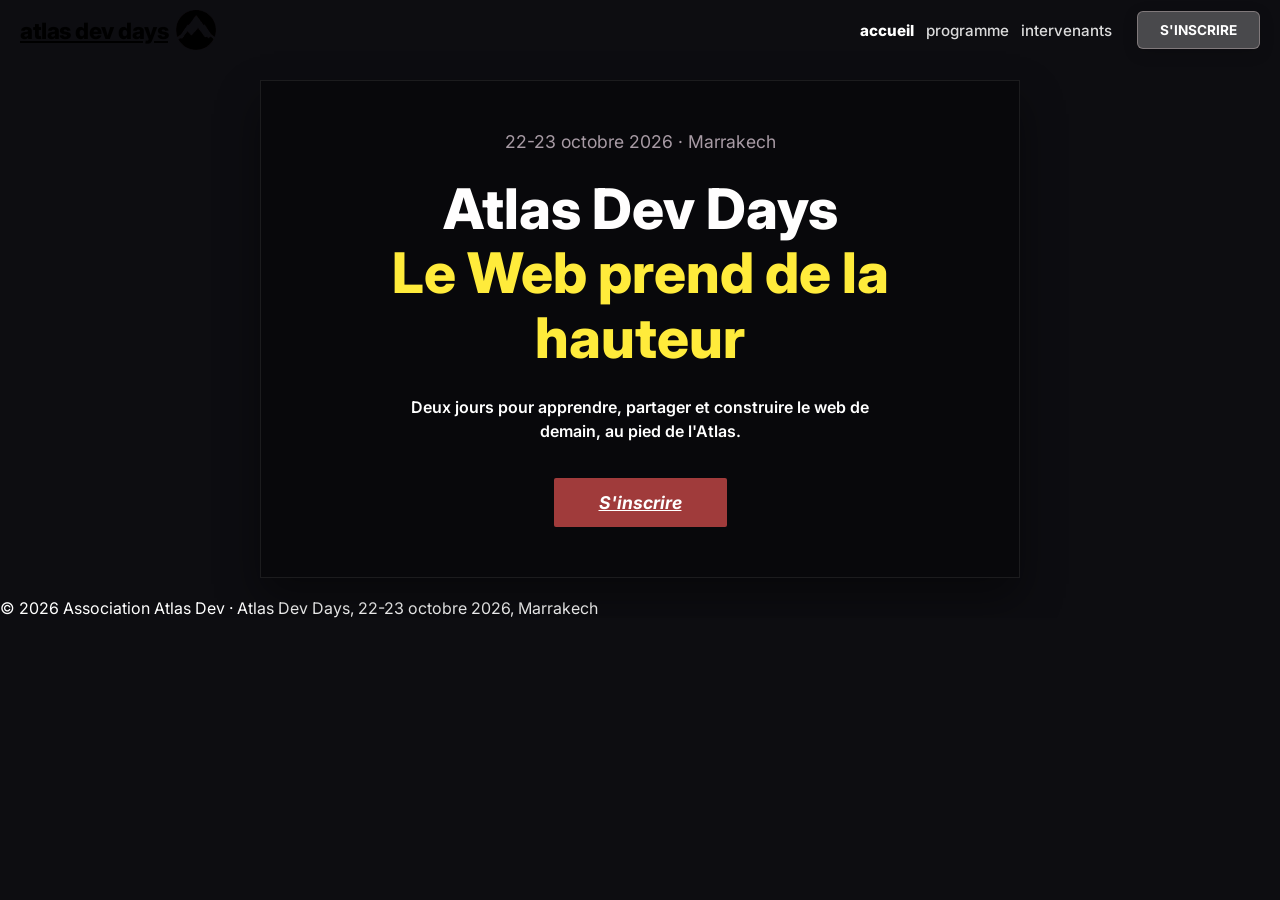
==== commit 2bcea8cc: "added index footer" ====
--- a/index.html
+++ b/index.html
@@ -3,57 +3,45 @@
 <head>
     <meta charset="UTF-8">
     <meta name="viewport" content="width=device-width, initial-scale=1.0">
-    <title>Atlas Dev Days</title>
+    <title>Atlas Dev Days - Conférence web à Marrakech</title>
+    <meta name="description" content="Atlas Dev Days : deux jours de conférences pour développeurs web, les 22 et 23 octobre 2026 à Marrakech.">
     <link rel="icon" type="image/png" href="images/jbell.png">
-    <!-- Google Fonts for crisp typography -->
     <link rel="preconnect" href="https://fonts.googleapis.com">
     <link rel="preconnect" href="https://fonts.gstatic.com" crossorigin>
-    <link href="https://fonts.googleapis.com/css2?family=Inter:wght@400;600;800&display=swap" rel="stylesheet">
-    <!-- Link to your CSS file -->
+    <link href="https://fonts.googleapis.com/css2?family=Inter:wght@400;600;700;800&display=swap" rel="stylesheet">
     <link rel="stylesheet" href="style.css">
 </head>
 <body>
 
-    <header class="hero">
-        <!-- Top Navigation Bar -->
-      <nav class="navbar">
-    <!-- Left side: Brand Logo -->
-    <div class="brand">
-        <span class="brand-text">atlas dev days</span>
-        <img src="images/jbell.png" alt="Logo" class="brand-icon-img">
-    </div>
+    <header class="site-header">
+        <nav class="navbar" aria-label="Navigation principale">
+            <a href="index.html" class="brand">
+                <span class="brand-text">atlas dev days</span>
+                <img src="images/jbell.png" alt="Logo Atlas Dev Days" class="brand-icon-img" width="40" height="40">
+            </a>
+            <div class="nav-right">
+                <ul class="nav-menu">
+                    <li><a href="index.html" class="nav-link active" aria-current="page">accueil</a></li>
+                    <li><a href="programme.html" class="nav-link">programme</a></li>
+                    <li><a href="intervenants.html" class="nav-link">intervenants</a></li>
+                </ul>
+                <a href="inscription.html" class="btn-subscribe">S'INSCRIRE</a>
+            </div>
+        </nav>
+    </header>
 
-    <!-- Right side: Group navigation links AND button together -->
-    <div class="nav-right">
-        <ul class="nav-menu">
-            <li><a href="index.html" class="nav-link active">accueil</a></li>
-            <li class="separator">|</li>
-            <li><a href="programme.html" class="nav-link">programme</a></li>
-            <li class="separator">|</li>
-            <li><a href="intervenants.html" class="nav-link">intervenants</a></li>
-        </ul>
-        <a href="inscription.html" class="btn-subscribe">S'INSCRIRE</a>
-    </div>
-</nav>
+    <main class="hero-content">
+        <div class="card">
+            <p class="date">22-23 octobre 2026 &middot; Marrakech</p>
+            <h1 class="title">Atlas Dev Days<br><span class="highlight">Le Web prend de la hauteur</span></h1>
+            <p class="description">Deux jours pour apprendre, partager et construire le web de demain, au pied de l'Atlas.</p>
+            <a href="inscription.html" class="btn">S'inscrire</a>
+        </div>
+    </main>
 
-        <!-- Main Hero Card Content -->
-        <main class="hero-content">
-            <div class="card">
-                <p class="date">22-23 octobre 2026. marrakesh</p>
-                
-                <h1 class="title">
-                    Le Web prend <br>
-                    <span class="highlight">de la hauteur</span>
-                </h1>
-                
-                <p class="description">
-                    Deux jours pour apprendre, partager et construire le web de demain, au pied de l'Atlas.
-                </p>
-                
-                <a href="inscription.html" class="btn">Je m'inscris</a>
-            </div>
-        </main>
-    </header>
+    <footer class="site-footer">
+        <p>&copy; 2026 Association Atlas Dev &middot; Atlas Dev Days, 22-23 octobre 2026, Marrakech</p>
+    </footer>
 
 </body>
 </html>
--- a/style.css
+++ b/style.css
@@ -1,563 +1,323 @@
-html {
-    overflow-y: scroll; /* Always reserve scrollbar space so pages don't jump */
-}
-/* Reset & Global Styles */
+/* --- RESET & GLOBALS --- */
+html { overflow-y: scroll; }
+
 * {
-    margin: 0;
-    padding: 0;
-    box-sizing: border-box;
+  margin: 0;
+  padding: 0;
+  box-sizing: border-box;
 }
 
 body {
-    font-family: 'Inter', -apple-system, BlinkMacSystemFont, 'Segoe UI', Roboto, sans-serif;
-    color: #ffffff;
-    background-color: #0d0d11;
-    overflow-x: hidden;
-    animation: glassFocus 0.2s ease-out forwards;
+  font-family: 'Inter', -apple-system, BlinkMacSystemFont, 'Segoe UI', Roboto, sans-serif;
+  color: #fff;
+  background-color: #0d0d11;
+  overflow-x: hidden;
+  animation: glassFocus 0.2s ease-out forwards;
 }
 
 @keyframes glassFocus {
-    0% {
-        opacity: 0;
-        filter: blur(5px) brightness(0.3);
-    }
-    100% {
-        opacity: 1;
-        filter: blur(0px) brightness(1);
-    }
-}
-
-/* Hero Section Container */
+  0% { opacity: 0; filter: blur(5px) brightness(0.3); }
+  100% { opacity: 1; filter: blur(0px) brightness(1); }
+}
+
+/* --- HERO & NAVIGATION --- */
 .hero {
-    min-height: 100vh;
-    min-height: 100dvh;
-    background-image: url('images/red-mountains-morning-minimal-4k-dn-1440x900.jpg');
-    background-size: cover;
-    background-position: center;
-    background-repeat: no-repeat;
-    display: flex;
-    flex-direction: column;
-    justify-content: space-between;
-    align-items: center;
-    padding: 30px 40px;
-}
-
-/* Navigation Bar Container */
-/* Pushes the logo to the left and .nav-right to the top right */
+  min-height: 100dvh;
+  background: url('images/red-mountains-morning-minimal-4k-dn-1440x900.jpg') center/cover no-repeat;
+  display: flex;
+  flex-direction: column;
+  justify-content: space-between;
+  align-items: center;
+  padding: 30px 40px;
+}
+
 .navbar {
-    width: 100%;
-    max-width: 1300px;
-    display: flex;
-    justify-content: space-between; /* Spreads brand to left, nav-right to right */
-    align-items: center;
-    padding: 10px 20px;
-}
-
-/* Groups menu links and S'INSCRIRE button side-by-side */
-.nav-right {
-    display: flex;
-    align-items: center;
-    gap: 25px;
-}
-
-/* Brand Logo (Left Side) */
+  width: 100%;
+  max-width: 1300px;
+  display: flex;
+  justify-content: space-between;
+  align-items: center;
+  padding: 10px 20px;
+}
+
+.nav-right, .nav-menu, .brand {
+  display: flex;
+  align-items: center;
+}
+
+.nav-right { gap: 25px; }
+.nav-menu { list-style: none; gap: 12px; }
+
 .brand {
-    display: flex;
-    align-items: center;
-    gap: 8px;
-    font-size: 1.4rem;
-    font-weight: 800;
-    color: #000000;
-    letter-spacing: -0.5px;
-}
-
-.brand-icon-img {
-    width: 40px;
-    height: 40px;
-}
-
-
-/* Nav Menu & Separators */
-.nav-menu {
-    display: flex;
-    align-items: center;
-    list-style: none;
-    gap: 12px;
-}
+  gap: 8px;
+  font-size: 1.4rem;
+  font-weight: 800;
+  color: #000;
+  letter-spacing: -0.5px;
+}
+
+.brand-icon-img { width: 40px; height: 40px; }
 
 .nav-link {
-    color: rgba(255, 255, 255, 0.85);
-    text-decoration: none;
-    font-weight: 500;
-    font-size: 0.95rem;
-    transition: color 0.2s ease;
-}
-
-.nav-link.active {
-    font-weight: 800;
-    color: #ffffff;
-}
-
-.nav-link:hover {
-    color: #ffffff;
+  color: rgba(255, 255, 255, 0.85);
+  text-decoration: none;
+  font-weight: 500;
+  font-size: 0.95rem;
+  transition: color 0.2s ease;
+}
+
+.nav-link.active, .nav-link:hover {
+  font-weight: 800;
+  color: #fff;
 }
 
 .separator {
-    color: rgba(255, 255, 255, 0.4);
-    font-size: 0.85rem;
-    user-select: none;
-}
-
-/* Glassmorphism "S'INSCRIRE" Button */
+  color: rgba(255, 255, 255, 0.4);
+  font-size: 0.85rem;
+  user-select: none;
+}
+
+/* --- BUTTONS & GLASS CARDS --- */
+.btn-subscribe, .card {
+  backdrop-filter: blur(8px);
+  -webkit-backdrop-filter: blur(8px);
+}
+
 .btn-subscribe {
-    background: rgba(255, 255, 255, 0.25);
-    backdrop-filter: blur(8px);
-    -webkit-backdrop-filter: blur(8px);
-    color: #ffffff;
-    text-decoration: none;
-    font-weight: 700;
-    font-size: 0.85rem;
-    letter-spacing: 0.5px;
-    padding: 10px 22px;
-    border-radius: 6px;
-    border: 1px solid rgba(255, 255, 255, 0.3);
-    box-shadow: 0 4px 15px rgba(0, 0, 0, 0.15);
-    transition: all 0.2s ease;
-}
-
-.btn-subscribe:hover {
-    background: rgba(255, 255, 255, 0.35);
-    transform: translateY(-1px);
-}
-
-/* Main Content Area */
+  background: rgba(255, 255, 255, 0.25);
+  color: #fff;
+  text-decoration: none;
+  font-weight: 700;
+  font-size: 0.85rem;
+  padding: 10px 22px;
+  border-radius: 6px;
+  border: 1px solid rgba(255, 232, 232, 0.3);
+  box-shadow: 0 4px 15px rgba(0, 0, 0, 0.15);
+  transition: all 0.2s ease;
+}
+
+.btn-subscribe:hover, .card .btn:hover {
+  transform: translateY(-1px);
+}
+
+.btn-subscribe:hover { background: rgba(255, 255, 255, 0.35); }
+
 .hero-content {
-    flex: 1;
-    display: flex;
-    justify-content: center;
-    align-items: center;
-    width: 100%;
-    padding: 20px 0;
-}
-
-/* Centered Glass Card */
+  flex: 1;
+  display: flex;
+  justify-content: center;
+  align-items: center;
+  width: 100%;
+  padding: 20px 0;
+}
+
 .card {
-    width: 100%;
-    max-width: 760px;
-    background: rgba(0, 0, 0, 0.313);
-    backdrop-filter: blur(8px);
-    -webkit-backdrop-filter: blur(8px);
-    border: 1px solid rgba(255, 255, 255, 0.08);
-    padding: 50px 40px;
-    text-align: center;
-    box-shadow: 0 20px 40px rgba(0, 0, 0, 0.4);
-}
-
-/* Card Elements */
-.card .date {
-    color: #a89ba5;
-    font-size: 1.1rem;
-    letter-spacing: 0.5px;
-    margin-bottom: 25px;
-}
-
-.card .title {
-    font-size: 3.5rem;
-    font-weight: 800;
-    line-height: 1.15;
-    color: #fffefe;
-    margin-bottom: 25px;
-}
-
-.card .title .highlight {
-    color: #ffeb3b;
-}
-
-.card .description {
-    color: #ffffff;
-    font-size: 1rem;
-    font-weight: 600;
-    line-height: 1.5;
-    max-width: 500px;
-    margin: 0 auto 35px auto;
-}
-
-/* CTA Button */
+  width: 100%;
+  max-width: 760px;
+  background: rgba(0, 0, 0, 0.313);
+  border: 1px solid rgba(255, 255, 255, 0.08);
+  padding: 50px 40px;
+  text-align: center;
+  box-shadow: 0 20px 40px rgba(0, 0, 0, 0.4);
+}
+
+.card .date { color: #a89ba5; font-size: 1.1rem; margin-bottom: 25px; }
+.card .title { font-size: 3.5rem; font-weight: 800; line-height: 1.15; color: #fffefe; margin-bottom: 25px; }
+.card .title .highlight { color: #ffeb3b; }
+.card .description { color: #fff; font-size: 1rem; font-weight: 600; line-height: 1.5; max-width: 500px; margin: 0 auto 35px; }
+
 .card .btn {
-    display: inline-block;
-    background-color: #a03b3b;
-    color: #ffffff;
-    font-weight: 700;
-    font-style: italic;
-    font-size: 1.1rem;
-    text-decoration: underline;
-    padding: 14px 45px;
-    border-radius: 2px;
-    transition: background-color 0.2s ease, transform 0.1s ease;
-}
-
-.card .btn:hover {
-    background-color: #842e2e;
-    transform: translateY(-1px);
-}
-
-
-/* ===================================================
-   INSCRIPTION FORM STYLES
-   =================================================== */
-
-/* Form Title */
-.form-title {
-    font-size: 2.2rem;
-    font-weight: 800;
-    color: #ffffff;
-    margin-bottom: 25px;
-}
-
-/* Form Container Layout */
-.registration-form {
-    display: flex;
-    flex-direction: column;
-    gap: 20px;
-    text-align: left;
-}
-
-/* Input Group Styles */
-.form-group {
-    display: flex;
-    flex-direction: column;
-    gap: 8px;
-}
-
-.form-group label {
-    font-size: 0.9rem;
-    font-weight: 600;
-    color: #ffffff;
-    letter-spacing: 0.3px;
-}
+  display: inline-block;
+  background-color: #a03b3b;
+  color: #fff;
+  font-weight: 700;
+  font-style: italic;
+  font-size: 1.1rem;
+  text-decoration: underline;
+  padding: 14px 45px;
+  border-radius: 2px;
+  transition: background-color 0.2s ease, transform 0.1s ease;
+}
+
+.card .btn:hover { background-color: #842e2e; }
+
+/* --- FORM STYLES --- */
+.form-title, .program-title, .speakers-title {
+  font-size: 2.2rem;
+  font-weight: 800;
+  color: #fff;
+  margin-bottom: 25px;
+}
+
+.registration-form, .form-group, .talk-details, .speaker-card, .speaker-info {
+  display: flex;
+  flex-direction: column;
+}
+
+.registration-form { gap: 20px; text-align: left; }
+.form-group { gap: 8px; }
+.form-group label { font-size: 0.9rem; font-weight: 600; color: #fff; }
 
 .form-group input[type="text"],
 .form-group input[type="email"],
 .form-group input[type="tel"] {
-    width: 100%;
-    padding: 12px 16px;
-    border-radius: 6px;
-    border: 1px solid rgba(255, 255, 255, 0.2);
-    background: rgba(255, 255, 255, 0.95);
-    color: #111111;
-    font-size: 0.95rem;
-    font-family: inherit;
-    outline: none;
-    transition: all 0.2s ease;
-}
-
-.form-group input[type="text"]:focus,
-.form-group input[type="email"]:focus,
-.form-group input[type="tel"]:focus {
-    border-color: #ffeb3b;
-    box-shadow: 0 0 0 3px rgba(255, 235, 59, 0.3);
-    background: #ffffff;
-}
-
-/* Day Choice Selector (Cards) */
-.day-selector {
-    display: grid;
-    grid-template-columns: repeat(3, 1fr);
-    gap: 10px;
-}
-
-.radio-card {
-    cursor: pointer;
-    position: relative;
-}
-
-.radio-card input[type="radio"] {
-    position: absolute;
-    opacity: 0;
-    width: 0;
-    height: 0;
-}
+  width: 100%;
+  padding: 12px 16px;
+  border-radius: 6px;
+  border: 1px solid rgba(255, 255, 255, 0.2);
+  background: rgba(255, 255, 255, 0.95);
+  color: #111;
+  font-size: 0.95rem;
+  outline: none;
+  transition: all 0.2s ease;
+}
+
+.form-group input:focus {
+  border-color: #ffeb3b;
+  box-shadow: 0 0 0 3px rgba(255, 235, 59, 0.3);
+  background: #fff;
+}
+
+.day-selector { display: grid; grid-template-columns: repeat(3, 1fr); gap: 10px; }
+.radio-card { cursor: pointer; position: relative; }
+.radio-card input[type="radio"] { position: absolute; opacity: 0; width: 0; height: 0; }
 
 .radio-content {
-    display: flex;
-    flex-direction: column;
-    align-items: center;
-    justify-content: center;
-    padding: 12px 8px;
-    background: rgba(255, 255, 255, 0.1);
-    border: 1px solid rgba(255, 255, 255, 0.2);
-    border-radius: 6px;
-    color: #ffffff;
-    transition: all 0.2s ease;
-}
-
-.radio-content strong {
-    font-size: 0.95rem;
-}
-
-.radio-content small {
-    font-size: 0.75rem;
-    color: rgba(255, 255, 255, 0.7);
-    margin-top: 2px;
-}
-
-/* Selected Radio Highlight */
+  display: flex;
+  flex-direction: column;
+  align-items: center;
+  justify-content: center;
+  padding: 12px 8px;
+  background: rgba(255, 255, 255, 0.1);
+  border: 1px solid rgba(255, 255, 255, 0.2);
+  border-radius: 6px;
+  color: #fff;
+  transition: all 0.2s ease;
+}
+
+.radio-content strong { font-size: 0.95rem; }
+.radio-content small { font-size: 0.75rem; color: rgba(255, 255, 255, 0.7); margin-top: 2px; }
+
 .radio-card input[type="radio"]:checked + .radio-content {
-    background: rgba(255, 235, 59, 0.2);
-    border-color: #ffeb3b;
-    color: #ffeb3b;
-}
-
-.radio-card input[type="radio"]:checked + .radio-content small {
-    color: #ffffff;
-}
-
-.radio-card:hover .radio-content {
-    border-color: rgba(255, 255, 255, 0.5);
-}
-
-/* Submit Button Override */
-.submit-btn {
-    width: 100%;
-    margin-top: 10px;
-    padding: 14px;
-    border: none;
-    cursor: pointer;
-    font-family: inherit;
-}
-
-
-/* ===================================================
-   PROGRAMME PAGE STYLES
-   =================================================== */
-
+  background: rgba(255, 235, 59, 0.2);
+  border-color: #ffeb3b;
+  color: #ffeb3b;
+}
+
+.radio-card input[type="radio"]:checked + .radio-content small { color: #fff; }
+.radio-card:hover .radio-content { border-color: rgba(255, 255, 255, 0.5); }
+
+.submit-btn { width: 100%; margin-top: 10px; padding: 14px; border: none; cursor: pointer; font-family: inherit; }
+
+/* --- PROGRAM PAGE --- */
 .program-card {
-    max-width: 820px;
-    max-height: 80vh;
-    overflow-y: auto;
-    text-align: left;
-    padding: 40px;
-}
-
-/* Custom scrollbar inside glass card */
-.program-card::-webkit-scrollbar {
-    width: 6px;
-}
-.program-card::-webkit-scrollbar-thumb {
-    background: rgba(255, 255, 255, 0.2);
-    border-radius: 4px;
-}
-
-.program-title {
-    font-size: 2.2rem;
-    font-weight: 800;
-    color: #ffffff;
-    margin-bottom: 30px;
-}
-
-/* Day Section */
-.day-section {
-    margin-bottom: 35px;
-}
+  max-width: 820px;
+  max-height: 80vh;
+  overflow-y: auto;
+  text-align: left;
+  padding: 40px;
+}
+
+.day-section { margin-bottom: 35px; }
 
 .day-header {
-    display: flex;
-    justify-content: space-between;
-    align-items: center;
-    border-bottom: 1px solid rgba(255, 255, 255, 0.2);
-    padding-bottom: 8px;
-    margin-bottom: 15px;
-}
-
-.day-header h2 {
-    color: #ffeb3b;
-    font-size: 1.1rem;
-    font-weight: 700;
-}
-
-.track-tag {
-    color: rgba(255, 255, 255, 0.6);
-    font-size: 0.85rem;
-    font-weight: 600;
-}
-
-/* Schedule List */
-.schedule-list {
-    list-style: none;
-    display: flex;
-    flex-direction: column;
-    gap: 16px;
-}
+  display: flex;
+  justify-content: space-between;
+  align-items: center;
+  border-bottom: 1px solid rgba(255, 255, 255, 0.2);
+  padding-bottom: 8px;
+  margin-bottom: 15px;
+}
+
+.day-header h2 { color: #ffeb3b; font-size: 1.1rem; font-weight: 700; }
+.track-tag { color: rgba(255, 255, 255, 0.6); font-size: 0.85rem; font-weight: 600; }
+
+.schedule-list { list-style: none; display: flex; flex-direction: column; gap: 16px; }
 
 .schedule-item {
-    display: flex;
-    align-items: flex-start;
-    gap: 20px;
-    padding: 10px 0;
-    border-bottom: 1px solid rgba(255, 255, 255, 0.08);
-}
-
-.schedule-item .time {
-    font-size: 1.1rem;
-    font-weight: 800;
-    color: #ffffff;
-    min-width: 60px;
-}
-
-.talk-details {
-    display: flex;
-    flex-direction: column;
-    gap: 4px;
-}
+  display: flex;
+  align-items: flex-start;
+  gap: 20px;
+  padding: 10px 0;
+  border-bottom: 1px solid rgba(255, 255, 255, 0.08);
+}
+
+.schedule-item .time { font-size: 1.1rem; font-weight: 800; color: #fff; min-width: 60px; }
+.talk-details { gap: 4px; }
 
 .talk-details .tag {
-    display: inline-block;
-    align-self: flex-start;
-    font-size: 0.7rem;
-    font-weight: 700;
-    text-transform: uppercase;
-    color: #2b1725;
-    background: #ffeb3b;
-    padding: 2px 8px;
-    border-radius: 4px;
-    letter-spacing: 0.5px;
-}
-
-.talk-details h3 {
-    font-size: 1rem;
-    font-weight: 700;
-    color: #ffffff;
-}
-
-.talk-details .speaker {
-    font-size: 0.85rem;
-    color: rgba(255, 255, 255, 0.6);
-}
-
-
-/* ===================================================
-   INTERVENANTS (SPEAKERS) PAGE STYLES
-   =================================================== */
-
-.speakers-card {
-    max-width: 1000px;
-    width: 100%;
-    padding: 40px;
-    text-align: center;
-}
-
-.speakers-title {
-    font-size: 2.2rem;
-    font-weight: 800;
-    color: #ffffff;
-    margin-bottom: 35px;
-}
-
-/* 4-Column Grid (Adapts automatically on mobile) */
-.speakers-grid {
-    display: grid;
-    grid-template-columns: repeat(auto-fit, minmax(200px, 1fr));
-    gap: 24px;
-}
-
-/* Speaker Individual Glass Card */
+  align-self: flex-start;
+  font-size: 0.7rem;
+  font-weight: 700;
+  text-transform: uppercase;
+  color: #2b1725;
+  background: #ffeb3b;
+  padding: 2px 8px;
+  border-radius: 4px;
+}
+
+.talk-details h3 { font-size: 1rem; font-weight: 700; color: #fff; }
+.talk-details .speaker { font-size: 0.85rem; color: rgba(255, 255, 255, 0.6); }
+
+/* --- SPEAKERS PAGE --- */
+.speakers-card { max-width: 1000px; width: 100%; padding: 40px; text-align: center; }
+.speakers-grid { display: grid; grid-template-columns: repeat(auto-fit, minmax(200px, 1fr)); gap: 24px; }
+
 .speaker-card {
-    background: rgba(255, 255, 255, 0.06);
-    border: 1px solid rgba(255, 255, 255, 0.12);
-    border-radius: 12px;
-    padding: 16px;
-    display: flex;
-    flex-direction: column;
-    align-items: center;
-    transition: transform 0.3s ease, border-color 0.3s ease, box-shadow 0.3s ease;
+  background: rgba(255, 255, 255, 0.06);
+  border: 1px solid rgba(255, 255, 255, 0.12);
+  border-radius: 12px;
+  padding: 16px;
+  align-items: center;
+  transition: transform 0.3s ease, border-color 0.3s ease, box-shadow 0.3s ease;
 }
 
 .speaker-card:hover {
-    transform: translateY(-6px);
-    border-color: rgba(255, 235, 59, 0.5);
-    box-shadow: 0 12px 25px rgba(0, 0, 0, 0.3);
-}
-
-/* Speaker Photo Framing */
+  transform: translateY(-6px);
+  border-color: rgba(255, 235, 59, 0.5);
+  box-shadow: 0 12px 25px rgba(0, 0, 0, 0.3);
+}
+
 .speaker-photo-wrapper {
-    position: relative;
-    width: 100%;
-    aspect-ratio: 4 / 5;
-    border-radius: 8px;
-    overflow: hidden;
-    margin-bottom: 16px;
-}
-
-.speaker-photo {
-    width: 100%;
-    height: 100%;
-    object-fit: cover;
-    display: block;
-}
-
-/* Number badge overlay */
+  position: relative;
+  width: 100%;
+  aspect-ratio: 4 / 5;
+  border-radius: 8px;
+  overflow: hidden;
+  margin-bottom: 16px;
+}
+
+.speaker-photo { width: 100%; height: 100%; object-fit: cover; }
+
 .speaker-number {
-    position: absolute;
-    top: 8px;
-    left: 8px;
-    background: rgba(0, 0, 0, 0.6);
-    backdrop-filter: blur(4px);
-    color: #ffeb3b;
-    font-weight: 800;
-    font-size: 0.8rem;
-    width: 24px;
-    height: 24px;
-    border-radius: 50%;
-    display: flex;
-    align-items: center;
-    justify-content: center;
-}
-
-/* Speaker Details */
-.speaker-info {
-    display: flex;
-    flex-direction: column;
-    gap: 6px;
-    text-align: center;
-}
-
-.speaker-topic {
-    font-size: 0.75rem;
-    font-weight: 600;
-    color: #ffeb3b;
-    letter-spacing: 0.3px;
-    text-transform: lowercase;
-}
-
-.speaker-name {
-    font-size: 1.1rem;
-    font-weight: 800;
-    color: #ffffff;
-    font-style: italic;
-    line-height: 1.2;
-}
-
-/* ===================================================
-   CUSTOM TRANSPARENT SCROLLBAR
-   =================================================== */
-
-/* 1. Set the overall width of the scrollbar */
-::-webkit-scrollbar {
-    width: 8px;
-}
-
-/* 2. Make the background track completely invisible/transparent */
-::-webkit-scrollbar-track {
-    background: transparent;
-}
-
-/* 3. Style the movable thumb with a semi-transparent glass look */
-::-webkit-scrollbar-thumb {
-    background: rgba(255, 255, 255, 0.25);
-    border-radius: 10px;
-}
-
-/* 4. Make the thumb glow slightly when hovered */
-::-webkit-scrollbar-thumb:hover {
-    background: rgba(255, 255, 255, 0.45);
-}+  position: absolute;
+  top: 8px;
+  left: 8px;
+  background: rgba(0, 0, 0, 0.6);
+  backdrop-filter: blur(4px);
+  color: #ffeb3b;
+  font-weight: 800;
+  font-size: 0.8rem;
+  width: 24px;
+  height: 24px;
+  border-radius: 50%;
+  display: flex;
+  align-items: center;
+  justify-content: center;
+}
+
+.speaker-info { gap: 6px; text-align: center; }
+.speaker-topic { font-size: 0.75rem; font-weight: 600; color: #ffeb3b; text-transform: lowercase; }
+.speaker-name { font-size: 1.1rem; font-weight: 800; color: #fff; font-style: italic; }
+
+/* --- SCROLLBAR --- */
+::-webkit-scrollbar { width: 8px; }
+.program-card::-webkit-scrollbar { width: 6px; }
+::-webkit-scrollbar-track { background: transparent; }
+
+::-webkit-scrollbar-thumb, .program-card::-webkit-scrollbar-thumb {
+  background: rgba(255, 255, 255, 0.25);
+  border-radius: 10px;
+}
+
+::-webkit-scrollbar-thumb:hover { background: rgba(255, 255, 255, 0.45); }
